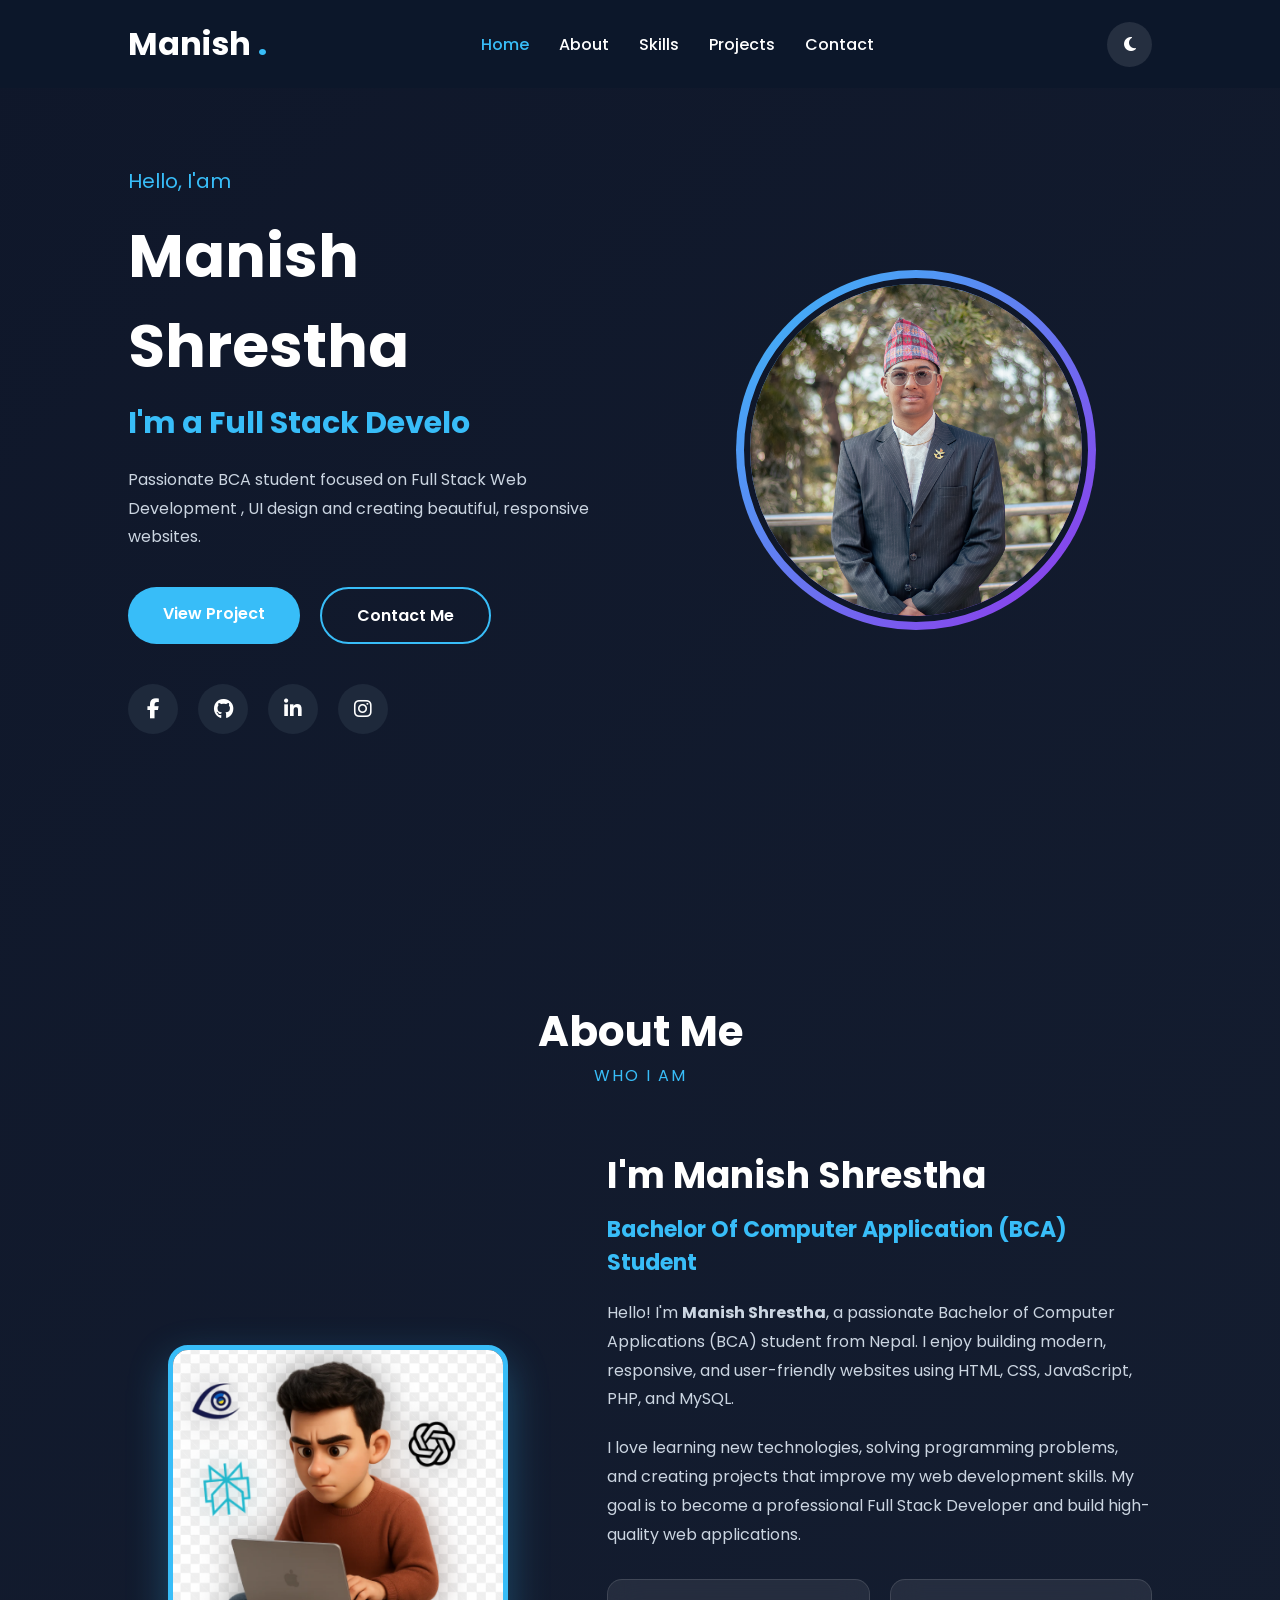
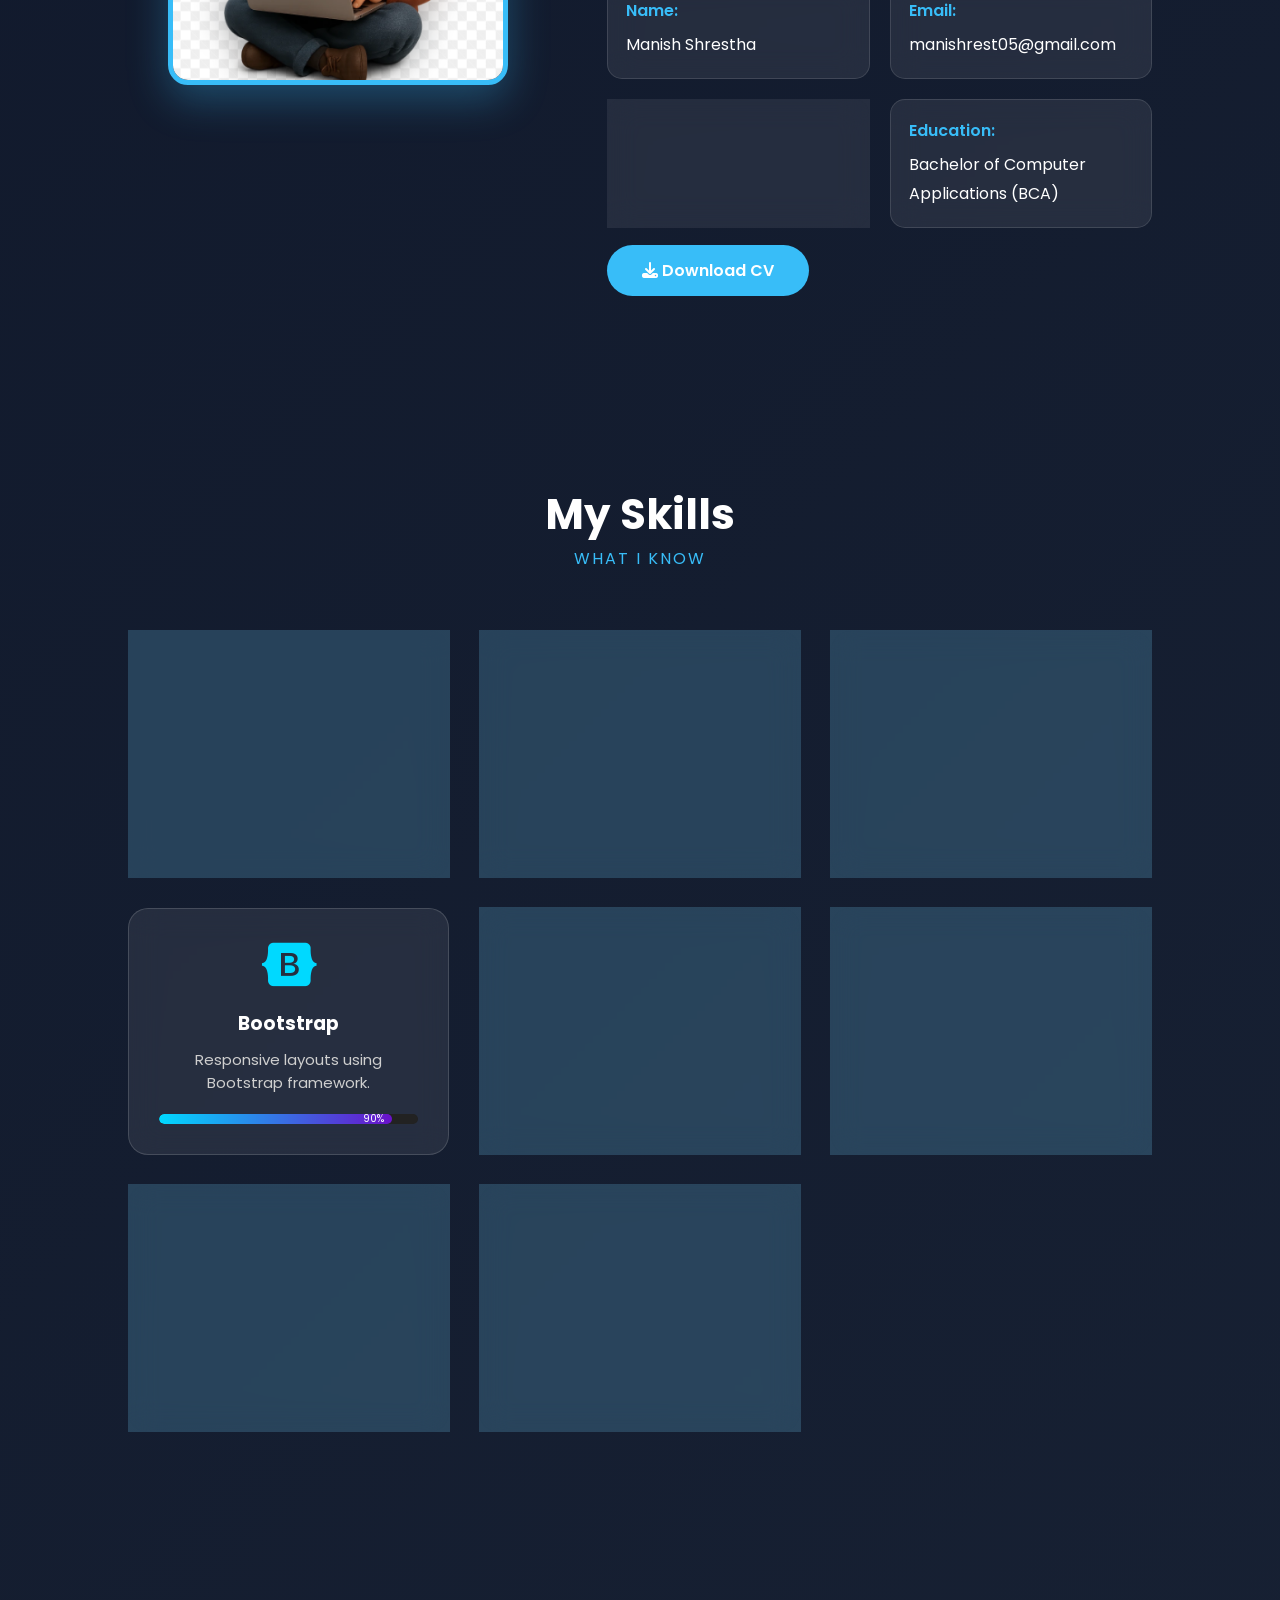
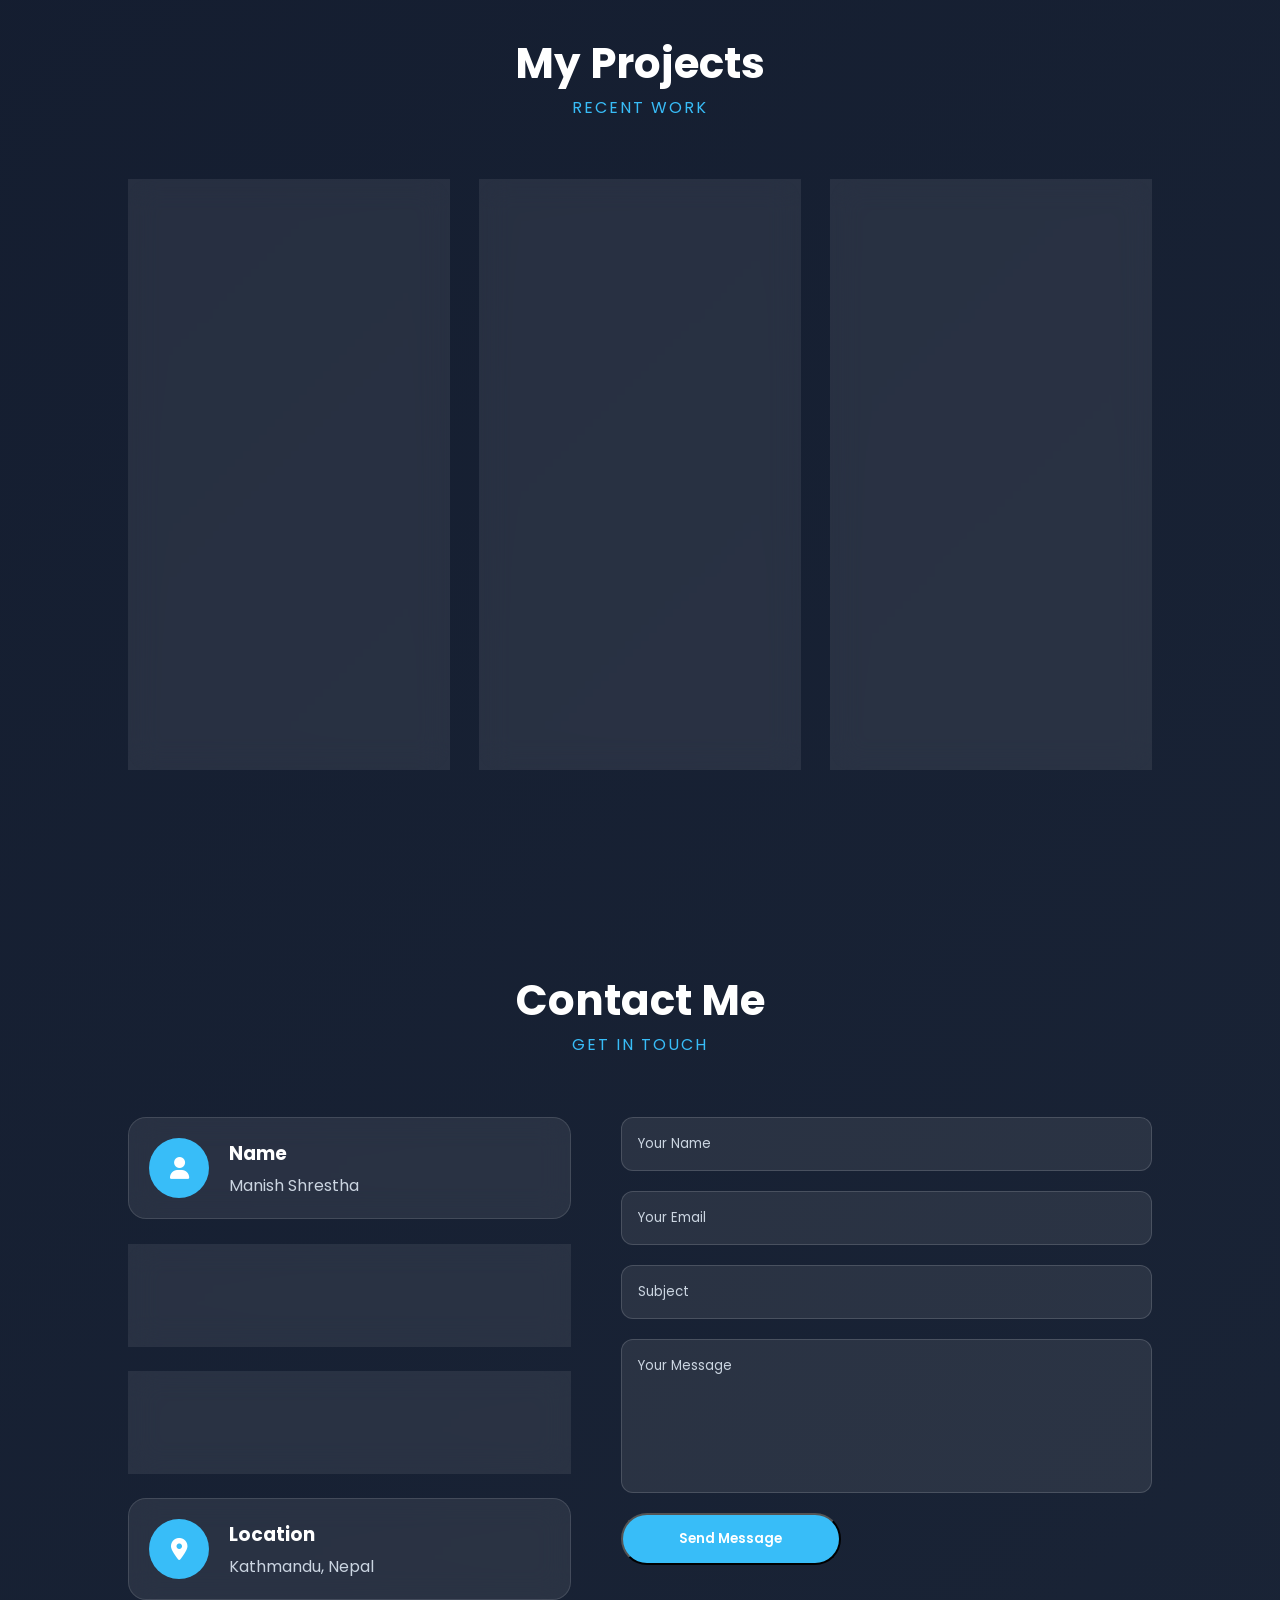
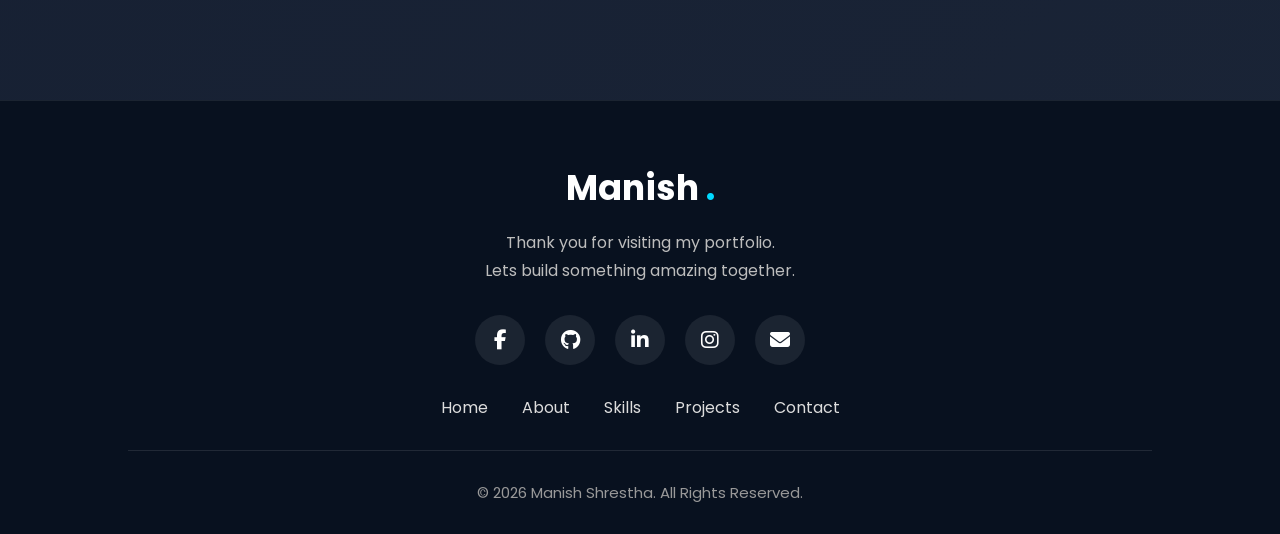
==== Manish.text/index.html @ 4daeee87 "Add files via upload" ====
<!DOCTYPE html>
<html lang="en">
<head>
    <meta charset="UTF-8">
    <meta name="viewport" content="width=device-width, initial-scale=1.0">
    <title>Manish Shrestha | Portfolio</title>
    <!-- CSS -->
     <link rel="stylesheet" href="style.css">

     <!--Google Fonts  -->
     <link href="https://fonts.googleapis.com/css2?family=Poppins:wght@300;400;500;600;700;800&display=swap" rel="stylesheet">

     <!-- Font Awesome-->
      <link rel="stylesheet" href="https://cdnjs.cloudflare.com/ajax/libs/font-awesome/6.6.0/css/all.min.css">
</head>

<body>
    <!-- Header -->
 <header>
    <a href="#" class="logo"> 
        Manish <span>.</span>
    </a>

    <nav id="nav-menu">
        <a href="#home" class="active">Home</a>
        <a href="#about">About</a>
        <a href="#skills">Skills</a>
        <a href="#projects">Projects</a>
        <a href="#contact">Contact</a>
    </nav>

    <div class="menu-toggle" id="menu-toggle">
    <i class="fas fa-bars"></i>
</div>

<div class="theme-toggle" id="theme-toggle">
    <i class="fas fa-moon"></i>
</div>

 </header>
 
 <!-- Hero Section-->
  <section class="hero" id="home">
    <div class="hero-text">
        <p>Hello, I'am</p>
        <h1>Manish Shrestha</h1>

        <h2> I'm a
            <span class="typing"></span>
        </h2>

        <p class="description">
            Passionate BCA student focused on Full Stack Web Development , UI design and creating beautiful, responsive websites.
        </p>

        <div class="hero-buttons">
            <a href="#projects" class="btn"> View Project </a>

            <a href="#contact" class="btn  btn-outline">
                Contact Me 
            </a>
        </div>

        <div class="social-icons">
            <a href="https://www.facebook.com/@manish.shrestha.803367"
              target="_blank"
              rel="noopener noreferrer">
              <i class="fab fa-facebook-f"></i>
            </a>

              <a href="https://github.com/manishrest05-bit"
                 target="_blank"
                 rel="noopener noreferrer">
                 <i class="fab fa-github"></i>
                </a>

           <a href="https://www.linkedin.com/in/manish-shrestha-84964b408/"
              target="_blank"
              rel="noopener noreferrer">
              <i class="fab fa-linkedin-in"></i>
           </a>

            <a href="https://www.instagram.com/_manix_shrestha_/"
             target="_blank"
             rel="noopener noreferrer">
              <i class="fab fa-instagram"></i>
            </a>
        </div> 
    </div>

    <div class="hero-image">
        <div class="image-box">
            <img src="images/manish.jpg" alt="Manish Shrestha">
        </div>
    </div>

  </section>

  <!-- About Section-->
   <!-- ======================
        About Section
======================= -->
<section class="about" id="about">

    <div class="section-title">
        <h2>About Me</h2>
        <span>Who I Am</span>
    </div>

    <div class="about-container">

        <div class="about-image">
            <img src="images/portfolio.png" alt="Manish Shrestha">
        </div>

        <div class="about-content">

            <h3>I'm Manish Shrestha</h3>

            <h4>Bachelor Of Computer Application (BCA) Student</h4>

            <p>
                Hello! I'm <strong>Manish Shrestha</strong>, a passionate Bachelor of Computer Applications (BCA) student from Nepal. I enjoy building modern, responsive, and user-friendly websites using HTML, CSS, JavaScript, PHP, and MySQL.
            </p>

            <p>
                I love learning new technologies, solving programming problems, and creating projects that improve my web development skills. My goal is to become a professional Full Stack Developer and build high-quality web applications.
            </p>

            <div class="about-info">

                <div>
                    <span>Name:</span>
                    <p>Manish Shrestha</p>
                </div>

                <div>
                    <span>Email:</span>
                    <p>manishrest05@gmail.com</p>
                </div>

                <div>
                    <span>Location:</span>
                    <p>Kathmandu, Nepal</p>
                </div>

                <div>
                    <span>Education:</span>
                    <p>Bachelor of Computer Applications (BCA)</p>
                </div>

            </div>

           <a href="files/Manish_Shrestha_CV.pdf" class="btn" download>
             <i class="fas fa-download"></i> Download CV
          </a>

        </div>

    </div>

</section>
   
  <!--======================
        SKILLS SECTION
=======================-->

<section class="skills" id="skills">

    <div class="section-title">
        <h2>My Skills</h2>
        <span>What I Know</span>
    </div>

    <div class="skills-container">

        <div class="skill-card">
            <i class="fab fa-html5"></i>
            <h3>HTML5</h3>
            <p>Semantic and responsive web development.</p>
            <div class="progress">
                <div class="progress-bar html">95%</div>
            </div>
        </div>

        <div class="skill-card">
            <i class="fab fa-css3-alt"></i>
            <h3>CSS3</h3>
            <p>Modern layouts, animations and responsive UI.</p>
            <div class="progress">
                <div class="progress-bar css">90%</div>
            </div>
        </div>

        <div class="skill-card">
            <i class="fab fa-js"></i>
            <h3>JavaScript</h3>
            <p>Interactive websites and DOM manipulation.</p>
            <div class="progress">
                <div class="progress-bar js">80%</div>
            </div>
        </div>

        <div class="skill-card">
            <i class="fab fa-bootstrap"></i>
            <h3>Bootstrap</h3>
            <p>Responsive layouts using Bootstrap framework.</p>
            <div class="progress">
                <div class="progress-bar bootstrap">90%</div>
            </div>
        </div>

        <div class="skill-card">
            <i class="fab fa-php"></i>
            <h3>PHP</h3>
            <p>Backend development with PHP & MySQL.</p>
            <div class="progress">
                <div class="progress-bar php">75%</div>
            </div>
        </div>

        <div class="skill-card">
            <i class="fas fa-database"></i>
            <h3>MySQL</h3>
            <p>Database design and CRUD operations.</p>
            <div class="progress">
                <div class="progress-bar mysql">80%</div>
            </div>
        </div>

        <div class="skill-card">
            <i class="fas fa-code"></i>
            <h3>C Programming</h3>
            <p>Problem solving and programming fundamentals.</p>
            <div class="progress">
                <div class="progress-bar c">85%</div>
            </div>
        </div>

        <div class="skill-card">
            <i class="fab fa-github"></i>
            <h3>Git & GitHub</h3>
            <p>Version control and project collaboration.</p>
            <div class="progress">
                <div class="progress-bar git">80%</div>
            </div>
        </div>

    </div>

</section>


<!-- ======================
        Projects Section
======================= -->
<section class="projects" id="projects">

    <div class="section-title">
        <h2>My Projects</h2>
        <span>Recent Work</span>
    </div>

    <div class="projects-container">

        <!-- Project 1 -->
        <div class="project-card">
            <img src="images/project1.jpg" alt="Portfolio Website">

            <div class="project-content">
                <h3>Personal Portfolio</h3>

                <p>
                    A modern responsive portfolio website built using
                    HTML, CSS and JavaScript.
                </p>

                <div class="project-tech">
                    <span>HTML</span>
                    <span>CSS</span>
                    <span>JavaScript</span>
                </div>

                <div class="project-buttons">
                    <a href="#" class="btn">Live Demo</a>
                    <a href="#" class="btn btn-outline">GitHub</a>
                </div>
            </div>
        </div>

        <!-- Project 2 -->
        <div class="project-card">
            <img src="images/project2.jpg" alt="Hotel Reservation System">

            <div class="project-content">
                <h3>Hotel Reservation System</h3>

                <p>
                    Full Stack hotel booking website using
                    PHP, MySQL and Bootstrap.
                </p>

                <div class="project-tech">
                    <span>PHP</span>
                    <span>MySQL</span>
                    <span>Bootstrap</span>
                </div>

                <div class="project-buttons">
                    <a href="#" class="btn">Live Demo</a>
                    <a href="#" class="btn btn-outline">GitHub</a>
                </div>
            </div>
        </div>

        <!-- Project 3 -->
        <div class="project-card">
            <img src="images/project3.jpg" alt="Student Management System">

            <div class="project-content">
                <h3>Student Management System</h3>

                <p>
                    CRUD application for managing student records
                    using PHP and MySQL.
                </p>

                <div class="project-tech">
                    <span>PHP</span>
                    <span>MySQL</span>
                    <span>JavaScript</span>
                </div>

                <div class="project-buttons">
                    <a href="#" class="btn">Live Demo</a>
                    <a href="#" class="btn btn-outline">GitHub</a>
                </div>
            </div>
        </div>

    </div>

</section>

<!--Contact Section-->
<!-- ======================
      Contact Section
======================= -->
<section class="contact" id="contact">

    <div class="section-title">
        <h2>Contact Me</h2>
        <span>Get In Touch</span>
    </div>

    <div class="contact-container">

        <!-- Contact Information -->
        <div class="contact-info">

            <div class="contact-box">
                <i class="fas fa-user"></i>
                <div>
                    <h3>Name</h3>
                    <p>Manish Shrestha</p>
                </div>
            </div>

            <div class="contact-box">
                <i class="fas fa-envelope"></i>
                <div>
                    <h3>Email</h3>
                    <p>manishrest05@gmail.com</p>
                </div>
            </div>

            <div class="contact-box">
                <i class="fas fa-phone"></i>
                <div>
                    <h3>Phone</h3>
                    <p>+977-9741730861</p>
                </div>
            </div>

            <div class="contact-box">
                <i class="fas fa-location-dot"></i>
                <div>
                    <h3>Location</h3>
                    <p>Kathmandu, Nepal</p>
                </div>
            </div>

        </div>

        <!-- Contact Form -->
        <form class="contact-form">

            <input type="text" placeholder="Your Name" required>

            <input type="email" placeholder="Your Email" required>

            <input type="text" placeholder="Subject" required>

            <textarea rows="6" placeholder="Your Message" required></textarea>

            <button type="submit" class="btn">
                Send Message
            </button>

        </form>

    </div>

</section>

<!-- Footer -->
 <footer class="footer">
    <div class="footer-container">
        <h2 class="footer-logo">
            Manish <span> . </span>
        </h2>

        <p class="footer-text">
            Thank you for visiting my portfolio. <br>
            Lets build something amazing together.
        </p>

        <div class="footer-social">
            <a href="https://facebook.com" target="_blank">
                <i class="fab fa-facebook-f"></i>
            </a>
            <a href="https://github.com" target="_blank">
                <i class="fab fa-github"></i>
            </a>
            <a href="https://linkedin.com" target="_blank">
                <i class="fab fa-linkedin-in"></i>
            </a>
            <a href="https://instagram.com" target="_blank">
                <i class="fab fa-instagram"></i>
            </a>
              <a href="mailto:manishrest05@gmail.com">
                <i class="fas fa-envelope"></i>
            </a>  
        </div>

        <div class="footer-links">
            <a href="#home">Home</a>
            <a href="#about">About</a>
            <a href="#skills">Skills</a>
            <a href="#projects">Projects</a>
            <a href="#contact">Contact</a>
        </div>

        <hr>

        <p class="copyright">
              © <span id="year"></span> Manish Shrestha. All Rights Reserved.
        </p>
    </div>
 </footer>
 <script src="portfolio.js"></script>
</body>
</html>
---- Manish.text/style.css ----
/* Google Fonts */
@import url('https://fonts.googleapis.com/css2?family=Poppins:wght@300;400;500;600;700;800&display=swap');

*{
    margin: 0;
    padding: 0;
    box-sizing: border-box;
    font-family: 'Poppins', sans-serif;
    scroll-behavior: smooth;
}

body{
    background: linear-gradient(-45deg,#0f172a,#111827,#1e293b,#0f172a);
    background-size: 400% 400%;
    animation:bgMove 12s ease infinite;
    color: #fff;
    overflow-x: hidden;
}


@keyframes bgMove{
    0%{
        background-position:0% 50%;
    }
    50%{
        background-position:100% 50%;
    }
    100%{
        background-position:0% 50%;
    }
}



img{
    width:100%;
    display: block;
}

a{
    text-decoration:none;
}

a:focus,
button:focus{
     outline:2px solid #38bdf8;
     outline-offset:4px;
}

ul{
    list-style: none;
}

/*  Header */
header{
    position: fixed;
    top:0;
    left:0;
    width:100%;
    padding:20px 10%;
    display:flex;
    justify-content:space-between;
    align-items:center;
    background:rgba(15,23,42,.75);
    backdrop-filter:blur(15px);
    z-index:1000;
}

.logo{
    font-size:32px;
    font-weight:700;
    color:#fff;
}

.logo span{
    color:#38bdf8;
}

nav{
    display:flex;
    gap:30px;
}

nav a{
    color:#fff;
    font-weight:500;
    transition:.3s;
}

nav a:hover,
nav a.active{
    color:#38bdf8;
}

/* Mobile Hamburger Menu */
/* ==========================
   MOBILE HAMBURGER MENU
========================== */

.menu-toggle{
    display:none;
    font-size:28px;
    color:#fff;
    cursor:pointer;
}


/* Mobile Nav */
@media(max-width:768px){

    nav{
        position:absolute;
        top:70px;
        right:0;
        width:220px;
        background:rgba(15,23,42,0.95);
        backdrop-filter:blur(15px);
        flex-direction:column;
        gap:15px;
        padding:20px;
        border-radius:10px;

        display:none;
    }

    nav.show{
        display:flex;
    }

    .menu-toggle{
        display:block;
    }

    nav a{
        padding:10px;
        border-radius:8px;
    }

    nav a:hover{
        background:#38bdf8;
        color:#000;
    }
}

/* Theme Toggle */

.theme-toggle{
      width:45px;
    height:45px;
    display:flex;
    justify-content:center;
    align-items:center;
    border-radius:50%;
    background:rgba(255,255,255,.1);
    color:#fff;
    cursor:pointer;
    transition:.3s;
    margin-left:20px;
}

.theme-toggle:hover{
    background:#38bdf8;
    transform:rotate(180deg);
}

/* Light Mode */
body.light-mode{
    background:#f5f7fa;
    color:#222;
}

body.light-mode header{
    background:rgba(255,255,255,.9);
}

body.light-mode .logo,
body.light-mode nav a{
    color:#222;
}

body.light-mode .description,
body.light-mode .footer-text,
body.light-mode .copyright{
    color:#555;
}

body.light-mode .skill-card,
body.light-mode .project-card,
body.light-mode .contact-box,
body.light-mode .about-info div{
    background:#ffffff;
    border:1px solid #ddd;
    color:#222;
}

body.light-mode .footer{
    background:#e9ecef;
}

body.light-mode .contact-form input,
body.light-mode .contact-form textarea{
    background:#fff;
    color:#222;
    border:1px solid #ccc;
}

body.light-mode .contact-form input::placeholder,
body.light-mode .contact-form textarea::placeholder{
    color:#666;
}

section{
padding: 100px 10%;
animation:fadeUp 1s ease;

}

@keyframes fadeUp{

from{

opacity:0;
transform:translateY(60px);

}

to{

opacity:1;
transform:translateY(0);

}

}

/* Hero Section */

.hero{
    min-height: 100vh;
    display: flex;
    justify-content: space-between;
    align-items: center;
    gap: 80px;
}

.hero-text{
    flex:1;
    animation:slideLeft 1s ease;
}

.hero-text p:first-child{
    color:#38bdf8;
    font-size:20px;
    margin-bottom:15px;
}

.hero-text h1{
    font-size:60px;
    margin-bottom:10px;
}

.hero-text h2{
    font-size:30px;
    color:#38bdf8;
    margin-bottom:20px;
}

.description{
    color:#cbd5e1;
    line-height:1.8;
    max-width:550px;
    margin-bottom:35px;
}

/* Buttons */

.hero-buttons{
    display:flex;
    gap:20px;
    margin-bottom:40px;
}

.btn{
    padding:14px 35px;
    border-radius:50px;
    background:#38bdf8;
    color:#fff;
    font-weight:600;
    transition: all .3s ease;
}

.btn:active{
    transform: scale(.96);
}

.btn:hover{
    transform:translateY(-5px);
    box-shadow:0 15px 30px rgba(56,189,248,.35);
}

.btn-outline{
    background:transparent;
    border:2px solid #38bdf8;
}

.btn-outline:hover{
    background:#38bdf8;
}

/* Social Icons */
.social-icons{
    display:flex;
    gap:20px;
}

.social-icons a{
    width:50px;
    height:50px;
    border-radius:50%;
    background:#1e293b;
    display:flex;
    justify-content:center;
    align-items:center;
    color:#fff;
    font-size:20px;
    transition:.4s;
}

.social-icons a:hover{
    background:#38bdf8;
    transform:translateY(-8px);
}
/* Hero Image */
.hero-image{
     flex:1;
     display:flex;
     justify-content:center;
     animation: slideRight 1s ease;
}

.image-box{
    width:360px;
    height:360px;
    border-radius:50%;
    padding:8px;
    overflow: hidden;
    background:linear-gradient(135deg,#38bdf8,#9333ea);
    animation:rotate 8s linear infinite, float 4s ease-in-out infinite;
}

/* Selection Color */
::selection{
    background:#38bdf8;
    color:#fff;
}

::-webkit-scrollbar{
    width:8px;
}

::-webkit-scrollbar-track{
    background:#111827;
}

::-webkit-scrollbar-thumb{
    background:#38bdf8;
    border-radius:10px;
}

::-webkit-scrollbar-thumb:hover{
    background:#0ea5e9;
}

@keyframes float{

0%{
transform:translateY(0px);
}

50%{
transform:translateY(-20px);
}

100%{
transform:translateY(0px);
}

}

.image-box img{
    width:100%;
    height:100%;
    border-radius:50%;
    object-fit:cover;
    border:6px solid #0f172a;
}

@keyframes rotate{

    0%{
        transform:rotate(0deg);
    }

    100%{
        transform:rotate(360deg);
    }

}

/* Section Title */
.section-title{
    text-align:center;
    margin-bottom:60px;
    animation:fadeDown 1s ease;
}

@keyframes slideLeft{
from{
opacity:0;
transform:translateX(-80px);
}
to{
opacity:1;
transform:translateX(0);
}
}

@keyframes slideRight{
from{
opacity:0;
transform:translateX(80px);
}
to{
opacity:1;
transform:translateX(0);
}
}

@keyframes fadeDown{
from{
opacity:0;
transform:translateY(-50px);
}
to{
opacity:1;
transform:translateY(0);
}
}


.section-title h2{
    font-size:42px;
}

.section-title span{
    color:#38bdf8;
    letter-spacing:2px;
    text-transform:uppercase;
}

/* Responsive */
@media(max-width:991px){

header{
    padding:20px 5%;
}

section{
    padding:80px 5%;
}

.hero{
    flex-direction:column-reverse;
    text-align:center;
}

.description{
    margin:auto;
}

.hero-buttons{
    justify-content:center;
}

.social-icons{
    justify-content:center;
}

.hero-text h1{
    font-size:45px;
}

.image-box{
    width:280px;
    height:280px;
}

}

@media(max-width:768px){

header{

padding:15px 20px;

}

.logo{

font-size:28px;

}

nav{

display:none;

}

.hero{

flex-direction:column-reverse;
text-align:center;
gap:40px;

}

.hero-text h1{

font-size:36px;

}

.hero-text h2{

font-size:24px;

}

.description{

font-size:15px;

}

.hero-buttons{

flex-direction:column;
align-items:center;

}

.btn{

width:220px;

}

.image-box{

width:250px;
height:250px;

}

.skills-container{

grid-template-columns:1fr;

}

.footer-links{

display:flex;
flex-direction:column;
gap:12px;

}

.footer-social{

display:flex;
justify-content:center;
flex-wrap:wrap;

}

}

/* About Section */
/* ==========================
        About Section
========================== */

.about{
    padding:100px 10%;
}

.about-container{
    display:flex;
    align-items:center;
    justify-content:space-between;
    gap:60px;
    margin-top:50px;
}

.about-image{
    flex:1;
    display:flex;
    justify-content:center;
}

.about-image img{
    width:340px;
    height:340px;
    object-fit:cover;
    border-radius:20px;
    border:5px solid #38bdf8;
    box-shadow:0 15px 40px rgba(56,189,248,.3);
}

.about-content{
    flex:1.3;
}

.about-content h3{
    font-size:36px;
    margin-bottom:10px;
}

.about-content h4{
    color:#38bdf8;
    margin-bottom:20px;
    font-size:22px;
}

.about-content p{
    color:#cbd5e1;
    line-height:1.8;
    margin-bottom:20px;
}

.about-info{
    display:grid;
    grid-template-columns:repeat(2,1fr);
    gap:20px;
    margin:30px 0;
}

.about-info div{
    background:rgba(255,255,255,.08);
    backdrop-filter:blur(15px);
    border:1px solid rgba(255,255,255,.12);
    padding:18px;
    border-radius:15px;
}

.about-info span{
    color:#38bdf8;
    font-weight:600;
}

.about-info p{
    margin-top:8px;
    margin-bottom:0;
    color:#fff;
}

@media(max-width:991px){

    .about-container{
        flex-direction:column;
        text-align:center;
    }

    .about-info{
        grid-template-columns:1fr;
    }

    .about-image img{
        width:280px;
        height:280px;
    }

    .about .btn{
        display:inline-block;
    }

}

/* ==========================
        Skills Section
========================== */

.skills{
    padding:100px 10%;
}

.skills-container{
    display:grid;
    grid-template-columns:repeat(auto-fit,minmax(250px,1fr));
    gap:30px;
    margin-top:50px;
}

.skill-card{
    background:rgba(255,255,255,0.08);
    backdrop-filter:blur(15px);
    border:1px solid rgba(255,255,255,.15);
    border-radius:20px;
    padding:30px;
    text-align:center;
    transition:.4s;
    position: relative;
    overflow: hidden;
}

.skill-card::before{
    content:"";
    position: absolute;
    top: -100%;
    left:-100%;
    width:300px;
    height:300px;
    background:rgba(56,189,248,.15); 
    transform:rotate(45deg);
transition:.8s;
}

.skill-card:hover::before{
top:100%;
left:100%;
}

.skill-card:hover{
    transform:translateY(-12px);
    box-shadow:0 15px 35px rgba(0,255,255,.3);
}

.skill-card i{
    font-size:50px;
    color:#00d9ff;
    margin-bottom:20px;
}

.skill-card h3{
    margin-bottom:10px;
}

.skill-card p{
    color:#cfcfcf;
    font-size:15px;
}

.progress{
    width:100%;
    background:#222;
    height:10px;
    border-radius:50px;
    margin-top:20px;
    overflow:hidden;
}

.progress-bar{
    height:100%;
    line-height:10px;
    text-align:right;
    color:white;
    font-size:10px;
    border-radius:50px;
    padding-right:8px;
    background:linear-gradient(90deg,#00d9ff,#6a11cb);
    animation:loadBar 2s ease;
}

.html{width:95%;}
.css{width:90%;}
.js{width:80%;}
.bootstrap{width:90%;}
.php{width:75%;}
.mysql{width:80%;}
.c{width:85%;}
.git{width:80%;}

@keyframes loadBar{
    from{
        width:0;
    }
}

/* Projects Section */

/* ==========================
        Projects Section
========================== */

.projects{
    padding:100px 10%;
}

.projects-container{
    display:grid;
    grid-template-columns:repeat(auto-fit,minmax(320px,1fr));
    gap:30px;
    margin-top:50px;
}

.project-card{
    background:rgba(255,255,255,.08);
    backdrop-filter:blur(15px);
    border:1px solid rgba(255,255,255,.12);
    border-radius:20px;
    overflow:hidden;
    transition:.4s;
}

.project-card:hover{
    transform:translateY(-12px);
    box-shadow:0 15px 35px rgba(56,189,248,.25);
}

.project-card img{
    width:100%;
    height:220px;
    object-fit:cover;
}

.project-content{
    padding:25px;
}

.project-content h3{
    margin-bottom:15px;
    font-size:24px;
}

.project-content p{
    color:#cbd5e1;
    line-height:1.7;
    margin-bottom:20px;
}

.project-tech{
    display:flex;
    flex-wrap:wrap;
    gap:10px;
    margin-bottom:20px;
}

.project-tech span{
    background:#38bdf8;
    color:#fff;
    padding:6px 14px;
    border-radius:20px;
    font-size:14px;
}

.project-buttons{
    display:flex;
    gap:15px;
}

@media(max-width:768px){

    .project-buttons{
        flex-direction:column;
    }

    .project-buttons .btn{
        width:100%;
        text-align:center;
    }

}
/* Contact Section */
.contact{
    padding: 100px 10%;
}

.contact-container{
    display: grid;
    grid-template-columns: 1fr 1.2fr;
    gap:50px;
    margin-top: 50px;
}

.contact-info{
    display:flex;
    flex-direction:column;
    gap:25px;
}

.contact-box{
    display:flex;
    align-items:center;
    gap:20px;
    background:rgba(255,255,255,.08);
    backdrop-filter:blur(15px);
    border:1px solid rgba(255,255,255,.12);
    padding:20px;
    border-radius:18px;
    transition:.3s;
}

.contact-box:hover{
    transform:translateY(-8px);
    box-shadow:0 10px 30px rgba(56,189,248,.25);
}

.contact-box i{
    width:60px;
    height:60px;
    background:#38bdf8;
    color:#fff;
    border-radius:50%;
    display:flex;
    justify-content:center;
    align-items:center;
    font-size:22px;
}

.contact-box h3{
    margin-bottom:5px;
}

.contact-box p{
    color:#cbd5e1;
}

.contact-form{
    display:flex;
    flex-direction:column;
    gap:20px;
}

.contact-form input,
.contact-form textarea{
    width:100%;
    padding:16px;
    border:none;
    border-radius:12px;
    background:rgba(255,255,255,.08);
    color:#fff;
    outline:none;
    border:1px solid rgba(255,255,255,.15);
}

.contact-form input::placeholder,
.contact-form textarea::placeholder{
    color:#cbd5e1;
}

.contact-form textarea{
    resize:none;
}

.contact-form button{
    width:220px;
}

@media(max-width:768px){

    .contact-container{
        grid-template-columns:1fr;
    }

    .contact-form button{
        width:100%;
    }

}

/*==========================
        Footer
==========================*/

.footer{
    background:#08111f;
    padding:60px 10% 30px;
    text-align:center;
    border-top:1px solid rgba(255,255,255,.08);
}

.footer-logo{
    font-size:35px;
    font-weight:700;
    color:#fff;
    margin-bottom:15px;
}

.footer-logo span{
    color:#00d9ff;
}

.footer-text{
    color:#bdbdbd;
    line-height:28px;
    margin-bottom:30px;
}

.footer-social{
    margin-bottom:30px;
}

.footer-social a{
    width:50px;
    height:50px;
    display:inline-flex;
    justify-content:center;
    align-items:center;
    margin:0 8px;
    border-radius:50%;
    text-decoration:none;
    background:rgba(255,255,255,.08);
    color:#fff;
    font-size:20px;
    transition:.4s;
}

.footer-social a:hover{
    background:#00d9ff;
    color:#000;
    transform:translateY(-8px);
    box-shadow:0 0 20px #00d9ff;
}

.footer-links{
    margin-bottom:25px;
}

.footer-links a{
    color:#ddd;
    text-decoration:none;
    margin:0 15px;
    transition:.3s;
}

.footer-links a:hover{
    color:#00d9ff;
}

.footer hr{
    border:none;
    height:1px;
    background:rgba(255,255,255,.1);
    margin:30px auto;
}

.copyright{
    color:#999;
    font-size:15px;
}
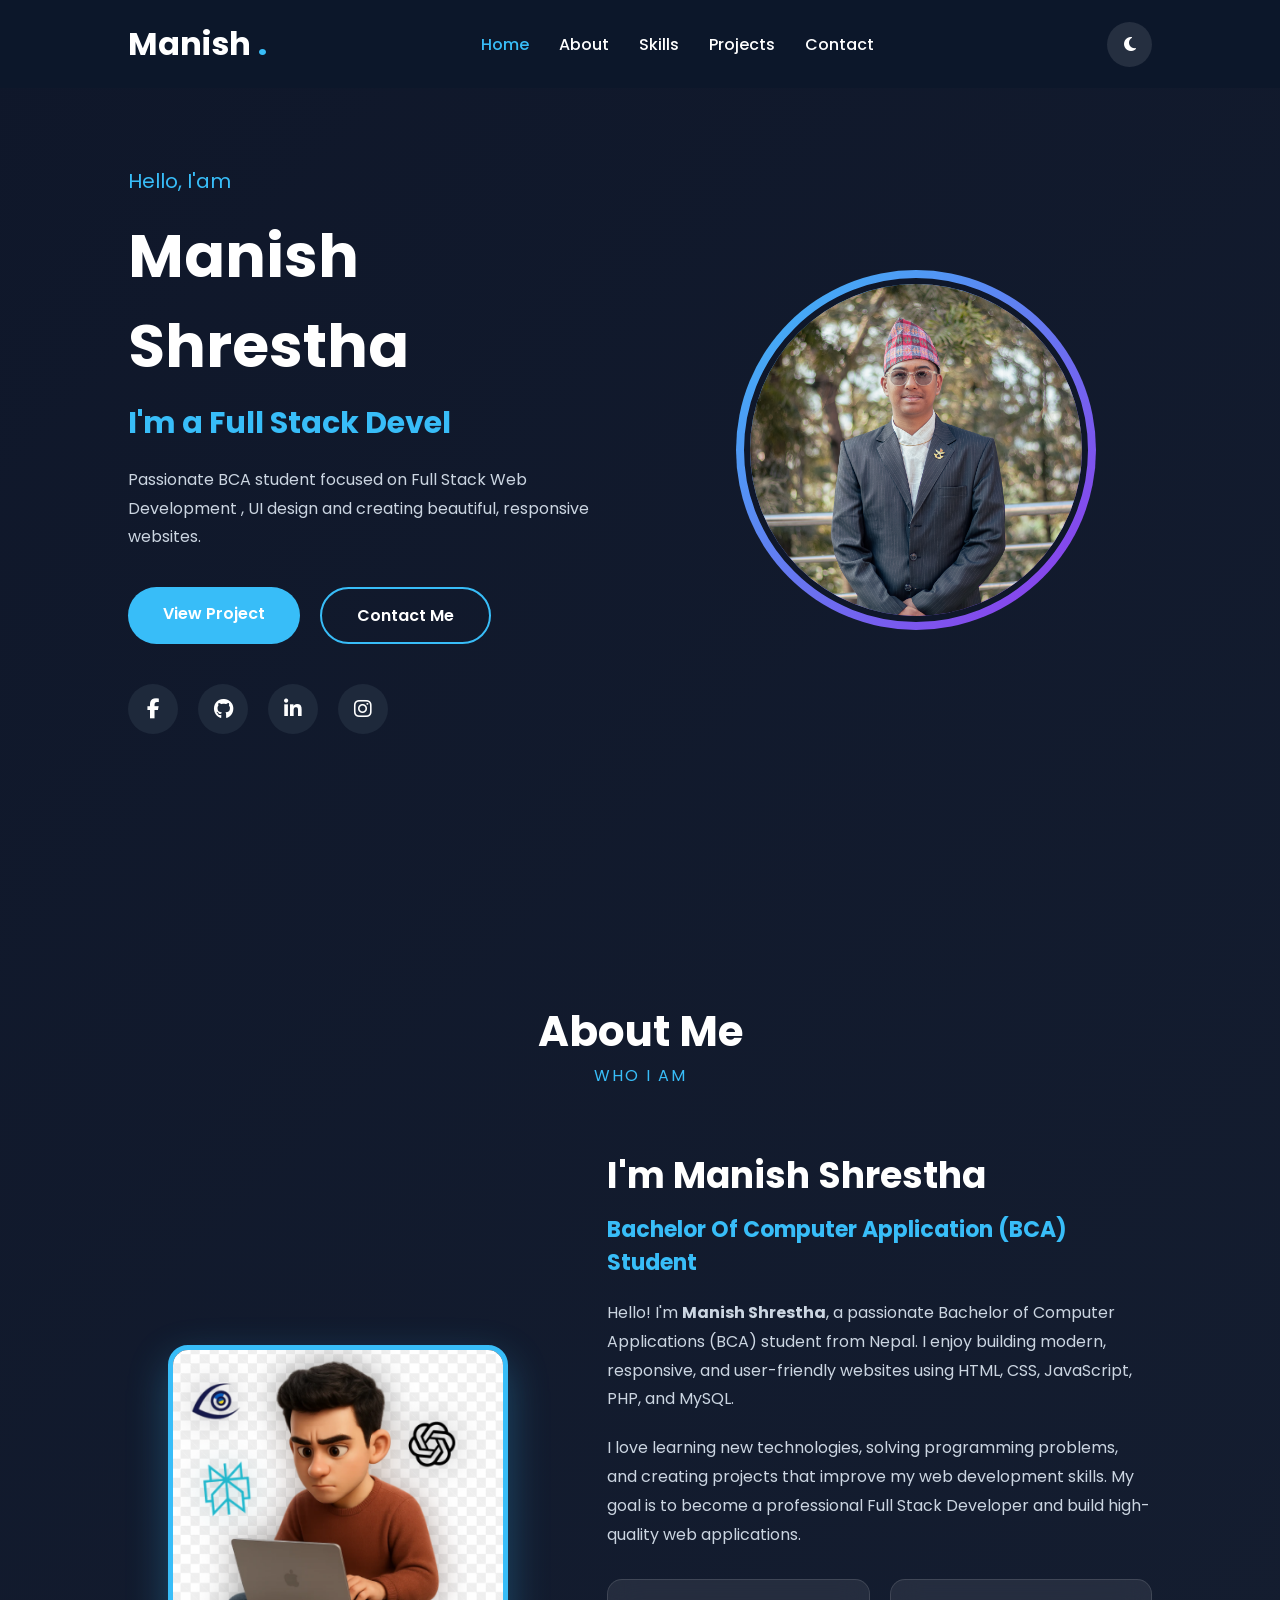
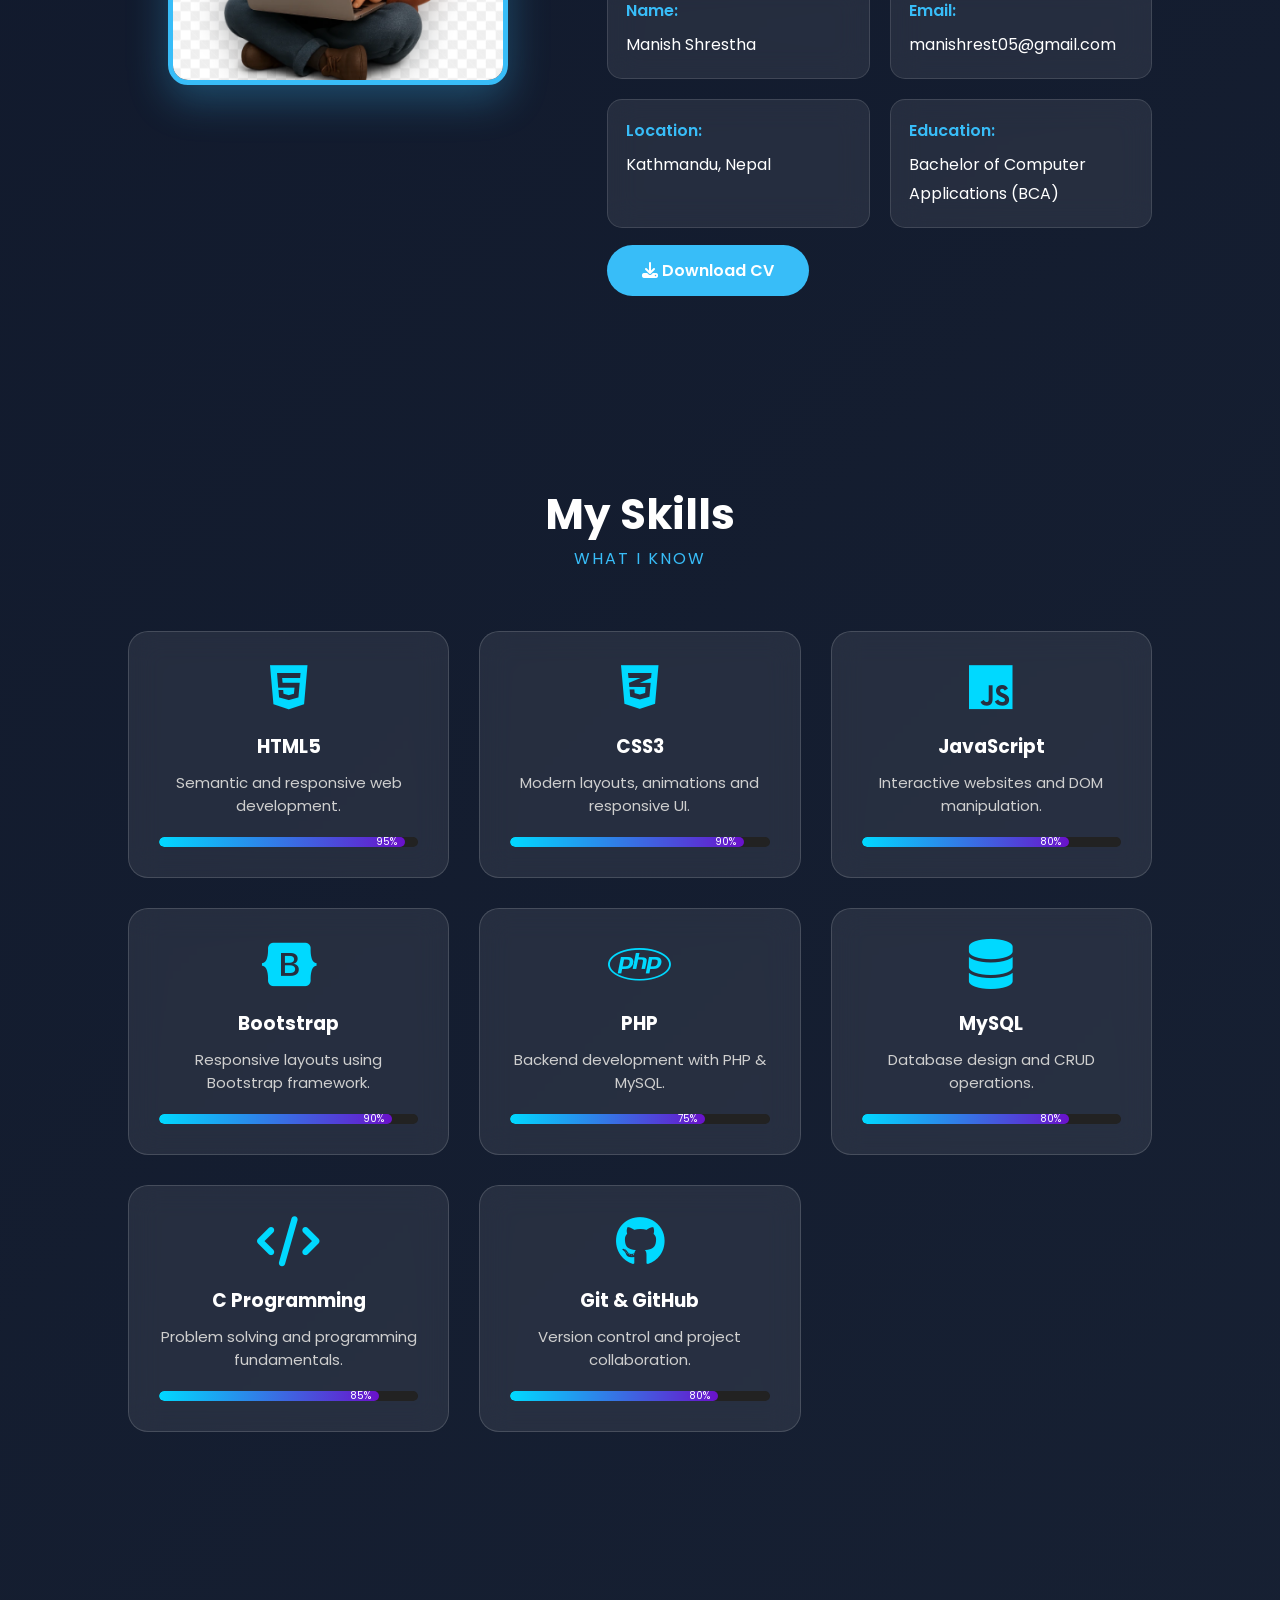
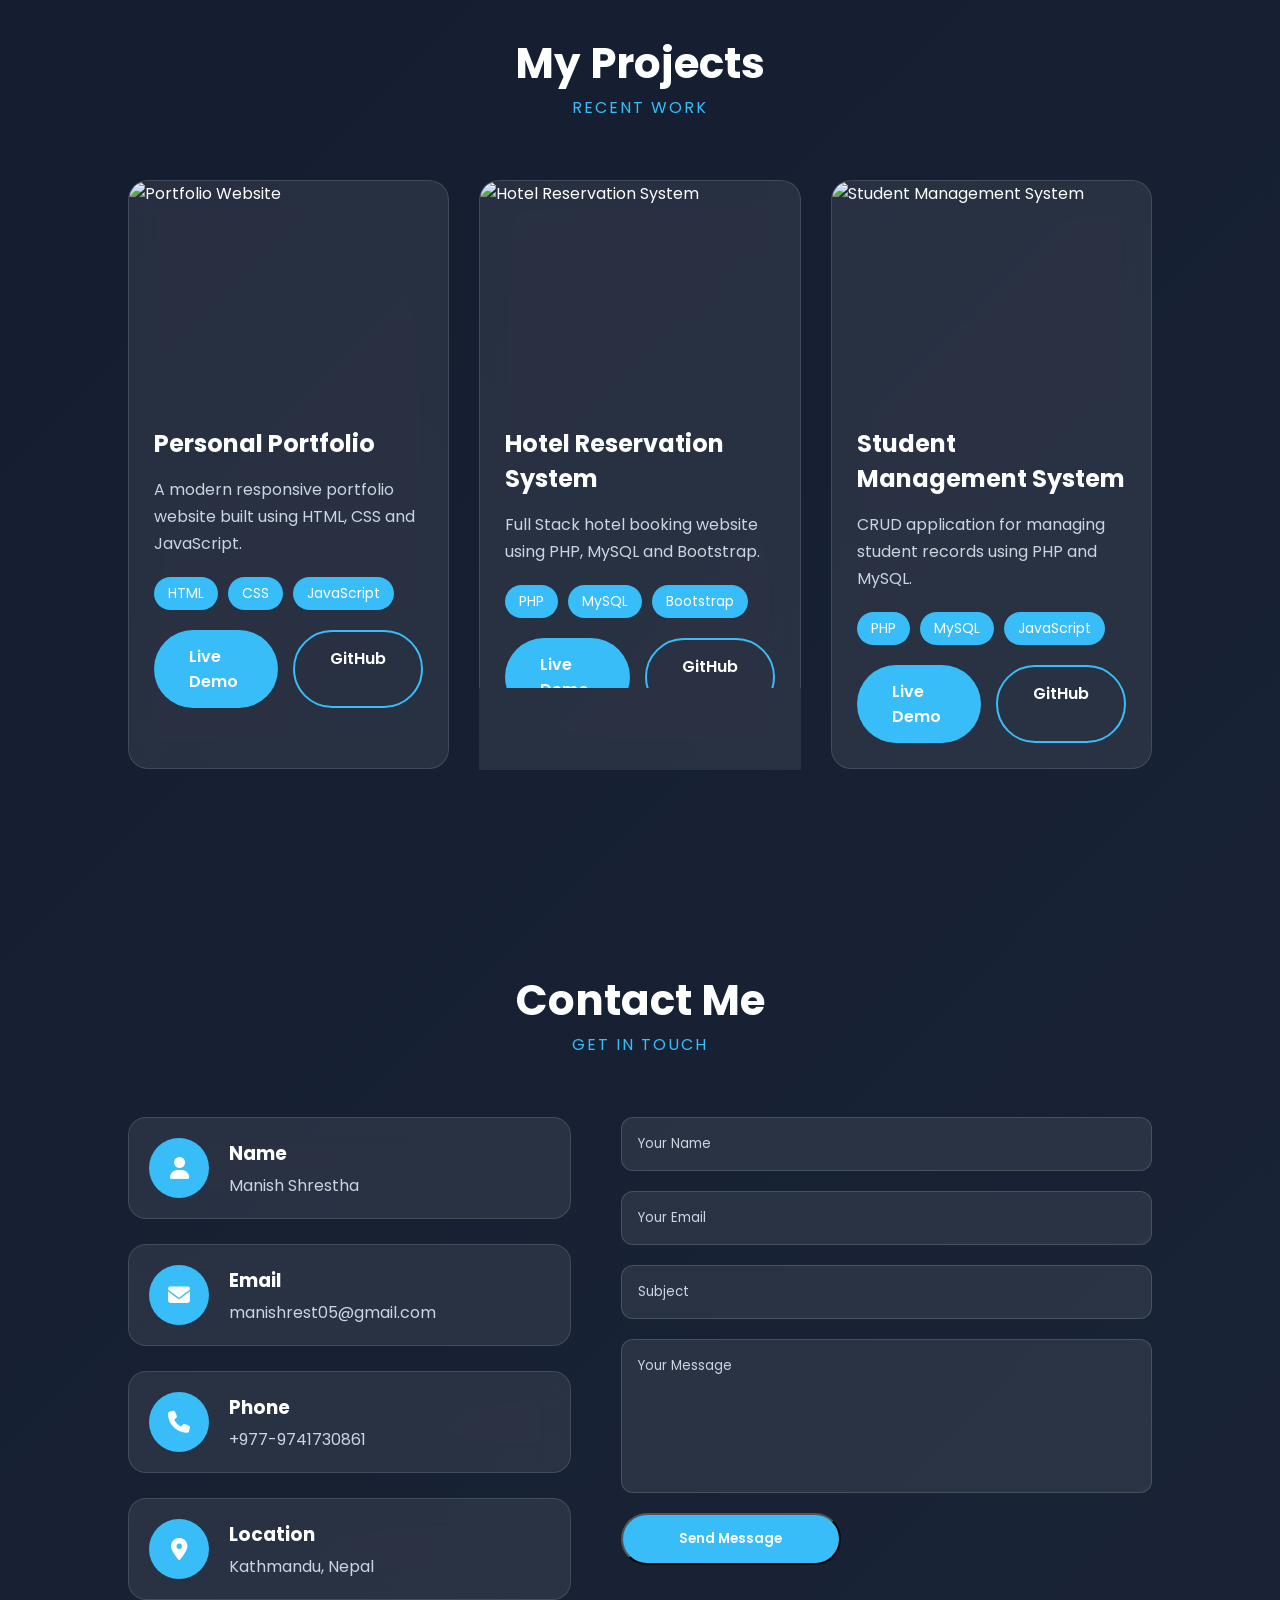
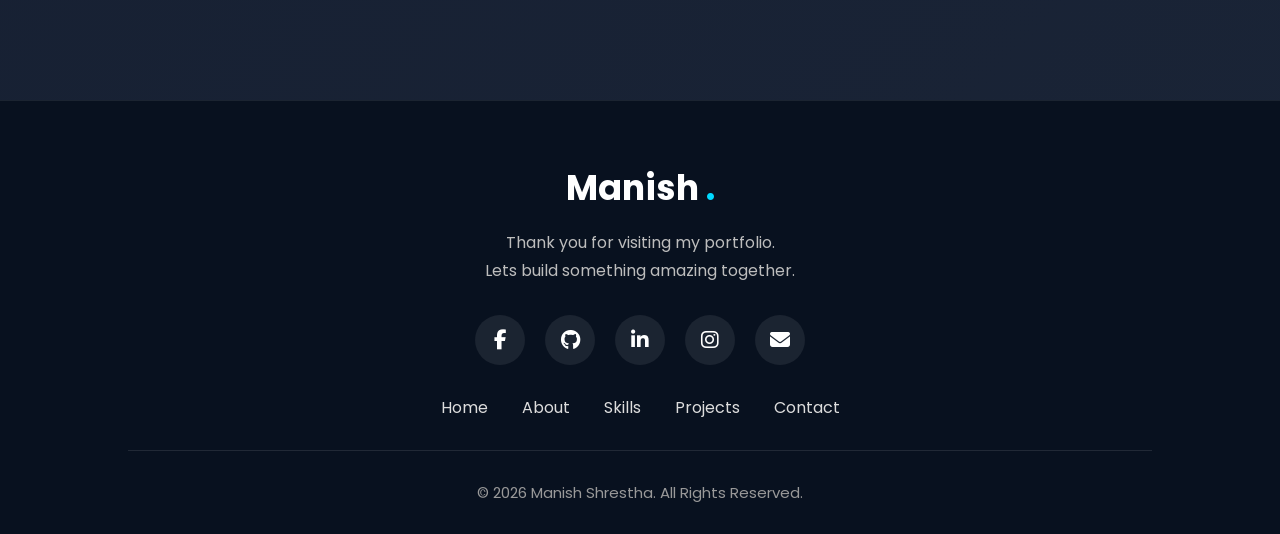
==== commit c12dc05c: "Update index.html with new profile content" ====
--- a/Manish.text/index.html
+++ b/Manish.text/index.html
@@ -460,4 +460,5 @@
  </footer>
  <script src="portfolio.js"></script>
 </body>
-</html>+</html>
+<!--Updated Profile -->
